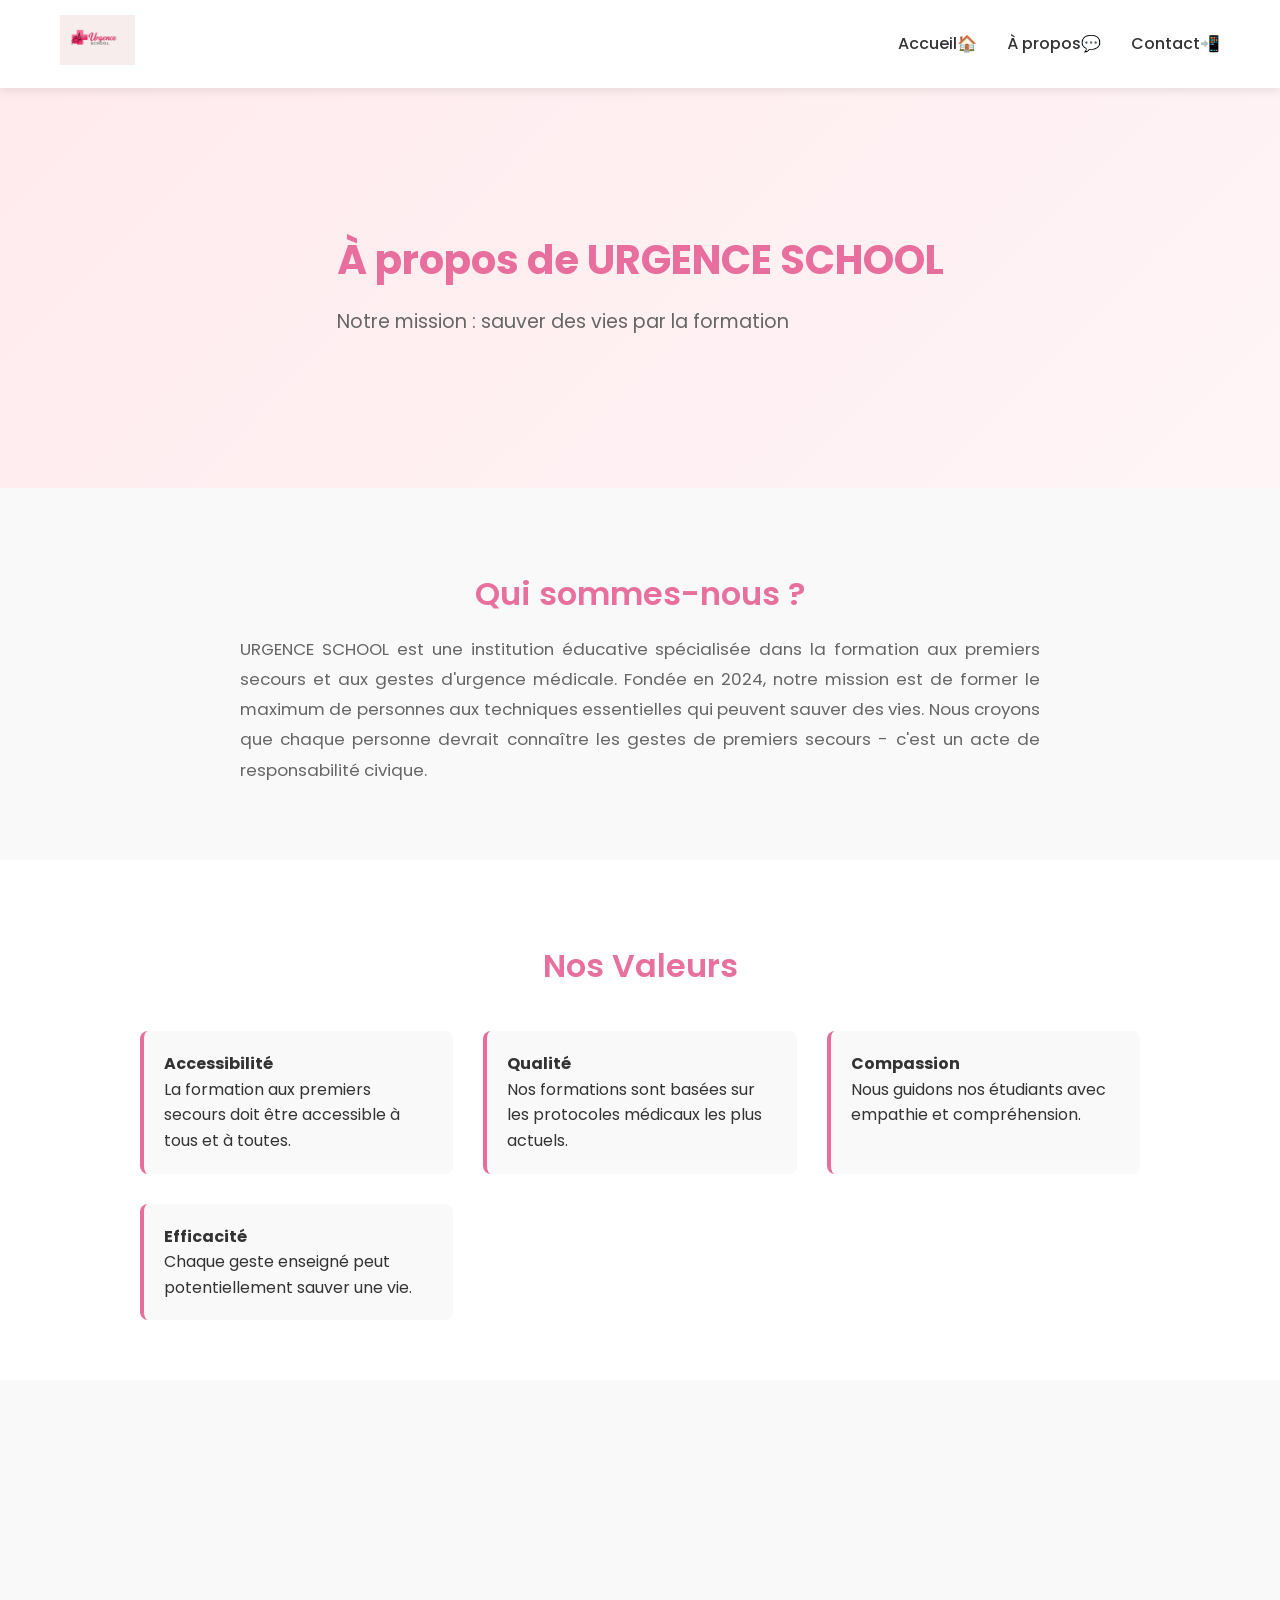
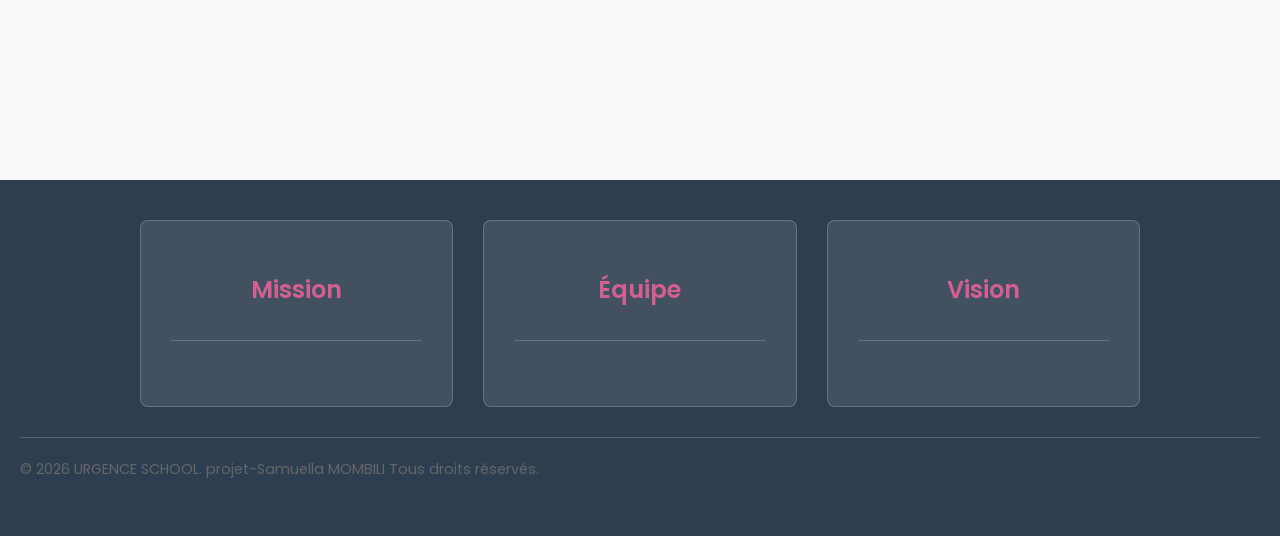
==== HTML/apropos.html @ f9496f0e "URGENCE SHOOL" ====
<!DOCTYPE html>
<html lang="fr">
<head>
    <meta charset="UTF-8">
    <meta name="viewport" content="width=device-width, initial-scale=1.0">
    <title>À propos - URGENCE SCHOOL</title>
    <link rel="stylesheet" href="../CSS/style.css">
    <link href="https://fonts.googleapis.com/css2?family=Poppins:wght@400;600;700&display=swap" rel="stylesheet">
</head>
<body>
    <header>
        <nav>
            <div class="logo">
                <img src="../Images/logo.jpeg" alt="Logo URGENCE SCHOOL" style="max-height: 50px;">
            </div>
            <div class="navbar"> 
                <ul class="nav-links">
                   <li><a href="index.html">Accueil🏠</a></li>
                    <li><a href="apropos.html">À propos💬</a></li>
                    <li><a href="contacts.html">Contact📲</a></li>
                </ul>
            </div>
        </nav>
    </header>

    <section class="home">
        <div class="home-content">
            <h1>À propos de URGENCE SCHOOL</h1>
            <p>Notre mission : sauver des vies par la formation</p>
        </div>
    </section>

    <section class="about-section">
        <div class="about">
            <h2>Qui sommes-nous ?</h2>
            <p>URGENCE SCHOOL est une institution éducative spécialisée dans la formation aux premiers secours et aux gestes d'urgence médicale. Fondée en 2024, notre mission est de former le maximum de personnes aux techniques essentielles qui peuvent sauver des vies. Nous croyons que chaque personne devrait connaître les gestes de premiers secours - c'est un acte de responsabilité civique.</p>
        </div>
    </section>

    <section class="gestes">
        <div class="gestes-content">
            <h2>Nos Valeurs</h2>
            <ul class="gestes-list">
                <li><strong>Accessibilité</strong><br>La formation aux premiers secours doit être accessible à tous et à toutes.</li>
                <li><strong>Qualité</strong><br>Nos formations sont basées sur les protocoles médicaux les plus actuels.</li>
                <li><strong>Compassion</strong><br>Nous guidons nos étudiants avec empathie et compréhension.</li>
                <li><strong>Efficacité</strong><br>Chaque geste enseigné peut potentiellement sauver une vie.</li>
            </ul>
        </div>
    </section>

    <section class="about-section">
        <div class="about">
            <h2></h2>
            <p>
        </div>
    </section>

    <section class="remerciement">
        <div class="remerciement">
            <h2></h2>
            <p>
        </div>
    </section>

    <footer>
        <div class="contenaire">
            <div class="footer-carte">
                <h3>Mission</h3>
                <p></p>
            </div>
            <div class="footer-carte">
                <h3>Équipe</h3>
                <p></p>
            </div>
            <div class="footer-carte">
                <h3>Vision</h3>
                <p></p>
            </div>
        </div>
        <p>&copy; 2026 URGENCE SCHOOL. projet-Samuella MOMBILI Tous droits réservés.</p>
    </footer>

    <script src="../JS/script.js"></script>
</body>
</html>
---- CSS/style.css ----
* {
    margin: 0;
    padding: 0;
    box-sizing: border-box;
}

:root {
    --primary-color: rgba(230, 96, 147, 0.9);
    --text-dark: #333;
    --text-light: #666;
    --bg-light: #f9f9f9;
}

html {
    scroll-behavior: smooth;
}

body {
    background-color: white;
    font-family: 'Poppins', sans-serif;
    color: var(--text-dark);
    line-height: 1.6;
}

/* HEADER & NAVIGATION */
header {
    background-color: white;
    box-shadow: 0 2px 10px rgba(0,0,0,0.1);
    position: sticky;
    top: 0;
    z-index: 1000;
}

nav {
    display: flex;
    justify-content: space-between;
    align-items: center;
    padding: 15px 20px;
    max-width: 1200px;
    margin: 0 auto;
}

.logo img {
    max-height: 50px;
    width: auto;
}

.navbar {
    flex-grow: 1;
    text-align: right;
}

.nav-links {
    display: flex;
    list-style: none;
    gap: 30px;
    flex-wrap: wrap;
    justify-content: flex-end;
}

.nav-links a {
    text-decoration: none;
    color: var(--text-dark);
    font-weight: 500;
    transition: color 0.3s ease;
}

.nav-links a:hover {
    color: var(--primary-color);
}

/* HEADINGS */
h1, h2, h3, h4, h5, h6 {
    color: var(--primary-color);
    margin-top: 20px;
    margin-bottom: 15px;
}

h1 {
    font-size: 2.5rem;
    font-weight: 700;
}

h2 {
    font-size: 2rem;
    font-weight: 600;
    text-align: center;
}

h3 {
    font-size: 1.5rem;
    font-weight: 600;
}

/* PARAGRAPHES */
p {
    color: var(--text-light);
    margin-bottom: 15px;
    text-align: justify;
}

/* HERO SECTION */
.home {
    background: linear-gradient(135deg, rgba(253, 54, 84, 0.1), rgba(253, 54, 84, 0.05));
    padding: 80px 20px;
    text-align: center;
    min-height: 400px;
    display: flex;
    align-items: center;
    justify-content: center;
}

.home-content h1 {
    margin-bottom: 15px;
    animation: fadeInDown 0.8s ease;
}

.home-content p {
    font-size: 1.2rem;
    margin-bottom: 30px;
    color: var(--text-light);
}

@keyframes fadeInDown {
    from {
        opacity: 0;
        transform: translateY(-20px);
    }
    to {
        opacity: 1;
        transform: translateY(0);
    }
}

/* BUTTONS */
.btn {
    display: inline-block;
    background-color: var(--primary-color);
    color: white;
    padding: 12px 30px;
    border-radius: 5px;
    text-decoration: none;
    font-weight: 600;
    transition: all 0.3s ease;
    border: none;
    cursor: pointer;
    font-size: 1rem;
}

.btn:hover {
    background-color: #d63c6a;
    transform: translateY(-2px);
    box-shadow: 0 5px 15px rgba(253, 54, 84, 0.3);
}

/* ABOUT SECTION */
.about-section {
    padding: 60px 20px;
    background-color: var(--bg-light);
}

.about {
    max-width: 800px;
    margin: 0 auto;
    text-align: center;
}

.about h2 {
    color: var(--primary-color);
}

.about p {
    color: var(--text-light);
    font-size: 1.05rem;
    line-height: 1.8;
}

/* SERVICES SECTION */
.gestes {
    padding: 60px 20px;
    background-color: white;
}

.gestes-content {
    max-width: 1000px;
    margin: 0 auto;
}

.gestes-content h2 {
    color: var(--primary-color);
    margin-bottom: 40px;
}

.gestes-list {
    display: grid;
    grid-template-columns: repeat(auto-fit, minmax(250px, 1fr));
    gap: 30px;
    list-style: none;
    padding: 0;
}

.gestes-list li {
    background-color: var(--bg-light);
    padding: 20px;
    border-radius: 8px;
    border-left: 4px solid var(--primary-color);
    transition: all 0.3s ease;
    color: var(--text-dark);
}

.gestes-list li:hover {
    transform: translateY(-5px);
    box-shadow: 0 5px 15px rgba(0,0,0,0.1);
}

.formation-link {
    text-decoration: none;
    color: inherit;
    display: block;
    font-size: 1.1rem;
    font-weight: 500;
}

.formation-link:hover {
    color: var(--primary-color);
}

/* REMERCIEMENT SECTION */
.remerciement {
    padding: 60px 20px;
    background-color: var(--bg-light);
}

.remerciement > div {
    max-width: 800px;
    margin: 0 auto;
    text-align: center;
}

.remerciement h2 {
    color: var(--primary-color);
}

.remerciement p {
    color: var(--text-light);
    font-size: 1.05rem;
}

/* FOOTER */
footer {
    background-color: #2c3e50;
    color: white;
    padding: 40px 20px;
    text-align: center;
}

.contenaire {
    display: grid;
    grid-template-columns: repeat(auto-fit, minmax(200px, 1fr));
    gap: 30px;
    max-width: 1000px;
    margin: 0 auto;
}

.footer-carte {
    background-color: rgba(255,255,255,0.1);
    padding: 30px;
    border-radius: 8px;
    border: 1px solid rgba(255,255,255,0.2);
    min-height: 150px;
}

footer p {
    margin-top: 30px;
    padding-top: 20px;
    border-top: 1px solid rgba(255,255,255,0.2);
    font-size: 0.9rem;
}

/* RESPONSIVE MOBILE */
@media (max-width: 768px) {
    nav {
        flex-direction: column;
        gap: 15px;
    }
    
    .navbar {
        text-align: center;
    }
    
    .nav-links {
        flex-direction: column;
        gap: 15px;
        justify-content: center;
    }
    
    h1 {
        font-size: 1.8rem;
    }
    
    h2 {
        font-size: 1.5rem;
    }
    
    .home {
        padding: 50px 20px;
        min-height: 300px;
    }
    
    .gestes-list {
        grid-template-columns: 1fr;
    }
}

@media (max-width: 480px) {
    body {
        font-size: 14px;
    }
    
    h1 {
        font-size: 1.5rem;
    }
    
    h2 {
        font-size: 1.2rem;
    }
    
    .btn {
        padding: 10px 20px;
        font-size: 0.9rem;
    }
}
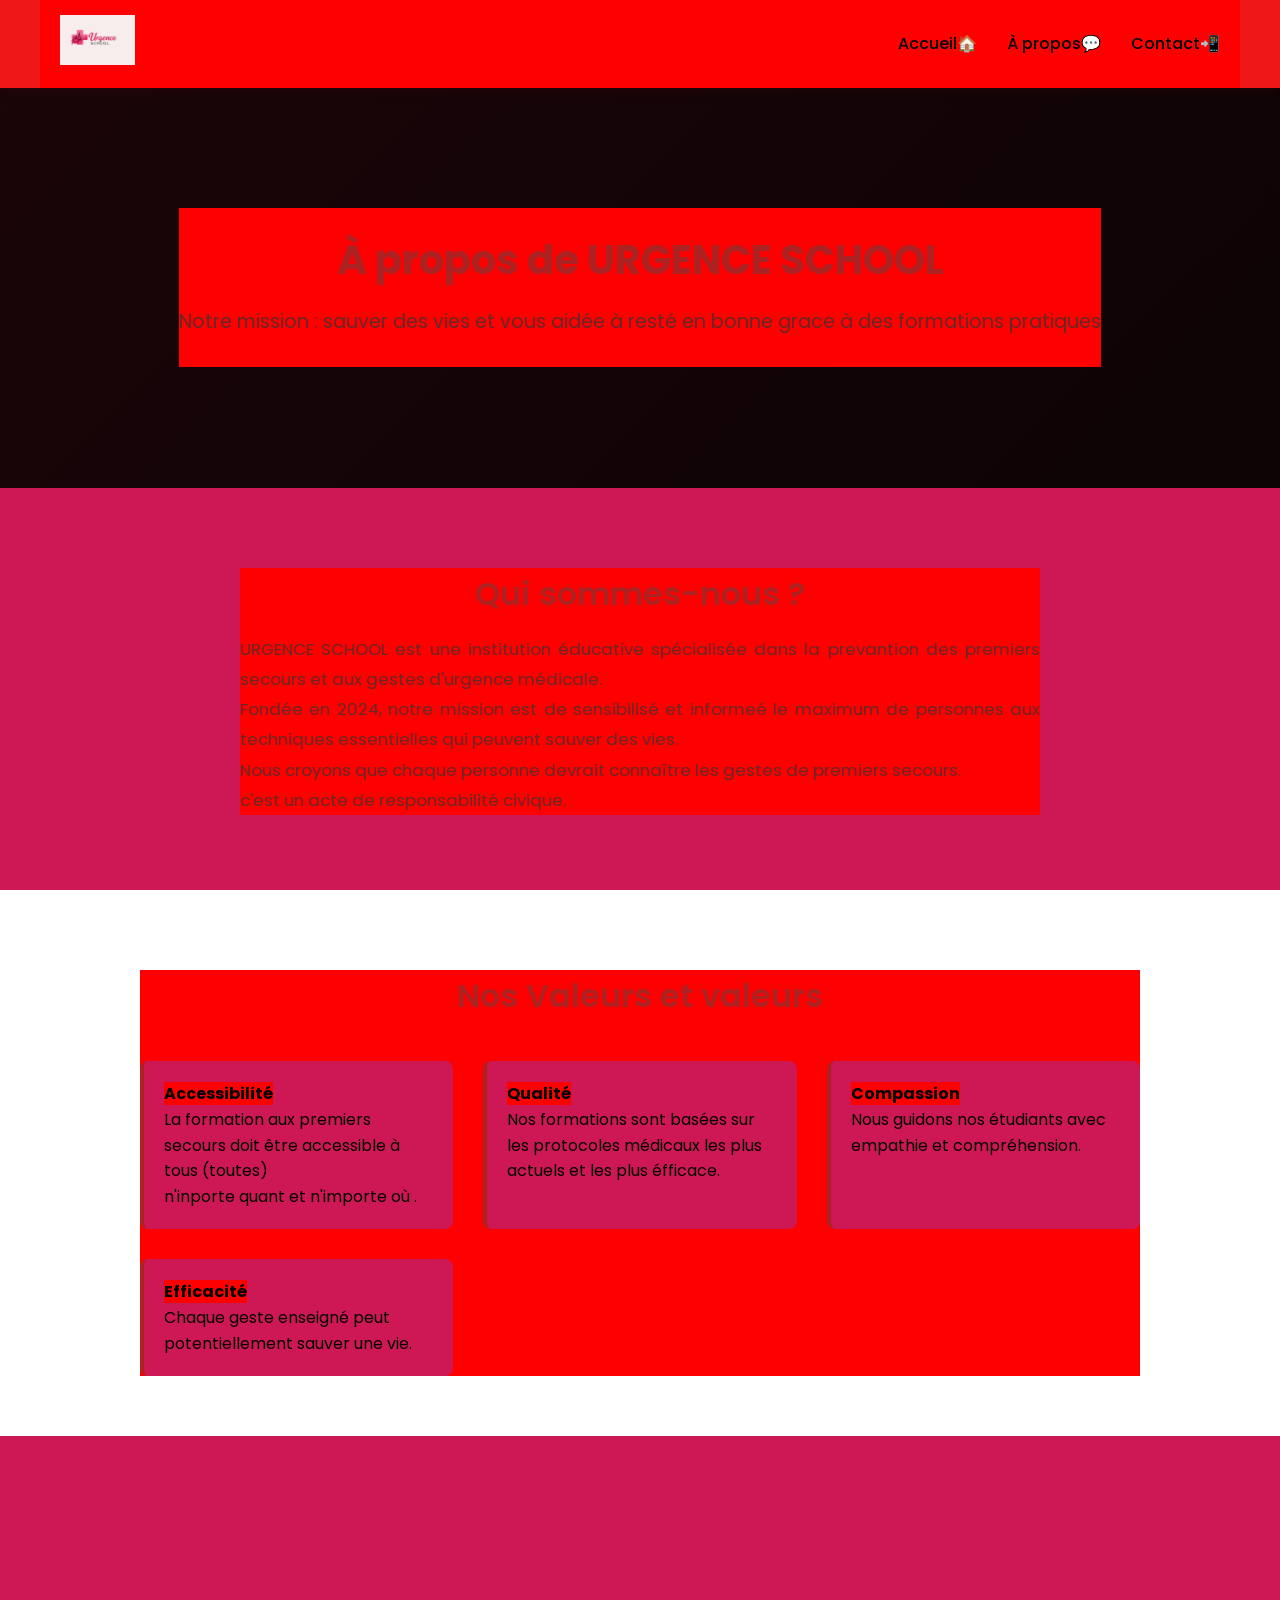
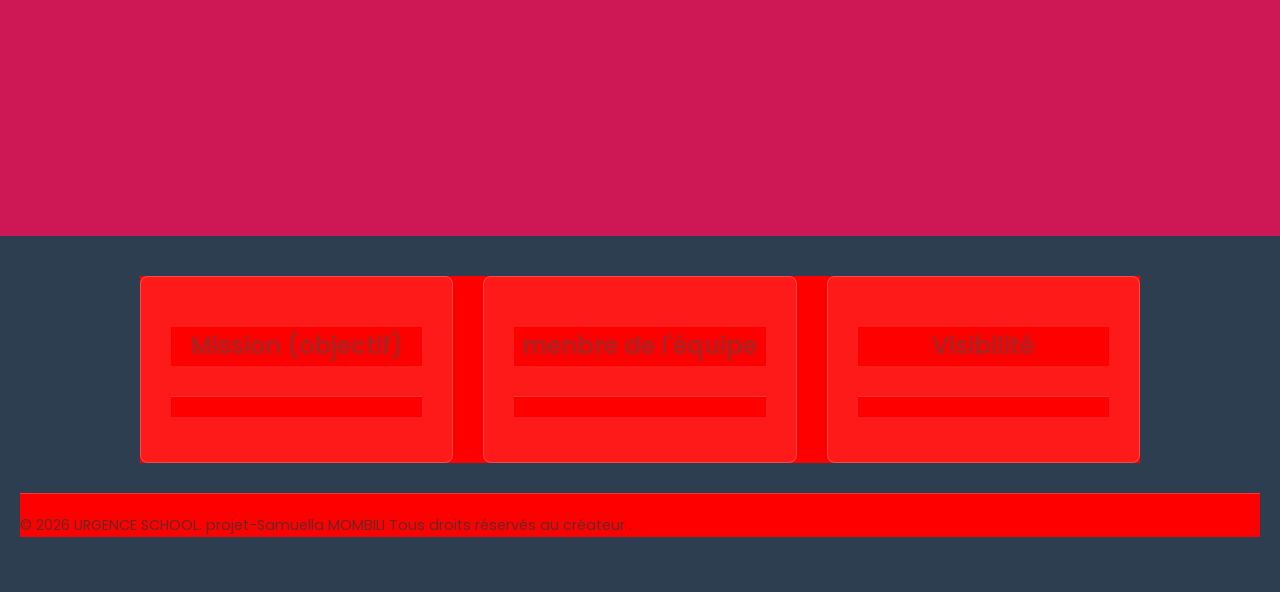
==== commit d3dfd3af: "Modification du projet" ====
--- a/HTML/apropos.html
+++ b/HTML/apropos.html
@@ -26,23 +26,26 @@
     <section class="home">
         <div class="home-content">
             <h1>À propos de URGENCE SCHOOL</h1>
-            <p>Notre mission : sauver des vies par la formation</p>
+            <p>Notre mission : sauver des vies et vous aidée à resté en bonne grace à des formations pratiques  </p>
         </div>
     </section>
 
     <section class="about-section">
         <div class="about">
             <h2>Qui sommes-nous ?</h2>
-            <p>URGENCE SCHOOL est une institution éducative spécialisée dans la formation aux premiers secours et aux gestes d'urgence médicale. Fondée en 2024, notre mission est de former le maximum de personnes aux techniques essentielles qui peuvent sauver des vies. Nous croyons que chaque personne devrait connaître les gestes de premiers secours - c'est un acte de responsabilité civique.</p>
+            <p>URGENCE SCHOOL est une institution éducative spécialisée dans la prevantion des premiers secours et aux gestes d'urgence médicale.
+                <br> Fondée en 2024, notre mission est de sensibilisé et informeé le maximum de personnes aux techniques essentielles qui peuvent sauver des vies.
+                <br> Nous croyons que chaque personne devrait connaître les gestes de premiers secours.
+                <br> c'est un acte de responsabilité civique.</p>
         </div>
     </section>
 
     <section class="gestes">
         <div class="gestes-content">
-            <h2>Nos Valeurs</h2>
+            <h2>Nos Valeurs et valeurs</h2>
             <ul class="gestes-list">
-                <li><strong>Accessibilité</strong><br>La formation aux premiers secours doit être accessible à tous et à toutes.</li>
-                <li><strong>Qualité</strong><br>Nos formations sont basées sur les protocoles médicaux les plus actuels.</li>
+                <li><strong>Accessibilité</strong><br>La formation aux premiers secours doit être accessible à tous (toutes) <br> n'inporte quant et n'importe où .</li>
+                <li><strong>Qualité</strong><br>Nos formations sont basées sur les protocoles médicaux les plus actuels et les plus éfficace.</li>
                 <li><strong>Compassion</strong><br>Nous guidons nos étudiants avec empathie et compréhension.</li>
                 <li><strong>Efficacité</strong><br>Chaque geste enseigné peut potentiellement sauver une vie.</li>
             </ul>
@@ -66,19 +69,19 @@
     <footer>
         <div class="contenaire">
             <div class="footer-carte">
-                <h3>Mission</h3>
+                <h3>Mission (objectif)</h3>
                 <p></p>
             </div>
             <div class="footer-carte">
-                <h3>Équipe</h3>
+                <h3>menbre de l'équipe</h3>
                 <p></p>
             </div>
             <div class="footer-carte">
-                <h3>Vision</h3>
+                <h3>Visibilité</h3>
                 <p></p>
             </div>
         </div>
-        <p>&copy; 2026 URGENCE SCHOOL. projet-Samuella MOMBILI Tous droits réservés.</p>
+        <p>&copy; 2026 URGENCE SCHOOL. projet-Samuella MOMBILI Tous droits réservés au créateur .</p>
     </footer>
 
     <script src="../JS/script.js"></script>
--- a/CSS/style.css
+++ b/CSS/style.css
@@ -2,13 +2,14 @@
     margin: 0;
     padding: 0;
     box-sizing: border-box;
+    background: red;
 }
 
 :root {
-    --primary-color: rgba(230, 96, 147, 0.9);
-    --text-dark: #333;
-    --text-light: #666;
-    --bg-light: #f9f9f9;
+    --primary-color: rgb(172, 33, 33);
+    --text-dark: black;
+    --text-light: #692626;
+    --bg-light: rgb(206, 24, 85);
 }
 
 html {
@@ -16,16 +17,17 @@
 }
 
 body {
-    background-color: white;
+    background-color:black;
     font-family: 'Poppins', sans-serif;
     color: var(--text-dark);
     line-height: 1.6;
+
 }
 
 /* HEADER & NAVIGATION */
 header {
-    background-color: white;
-    box-shadow: 0 2px 10px rgba(0,0,0,0.1);
+    background-color: rgb(237, 23, 23);
+    box-shadow: 0 2px 10px rgba(186, 30, 30, 0.1);
     position: sticky;
     top: 0;
     z-index: 1000;
@@ -41,7 +43,7 @@
 }
 
 .logo img {
-    max-height: 50px;
+    max-height: 60px;
     width: auto;
 }
 
